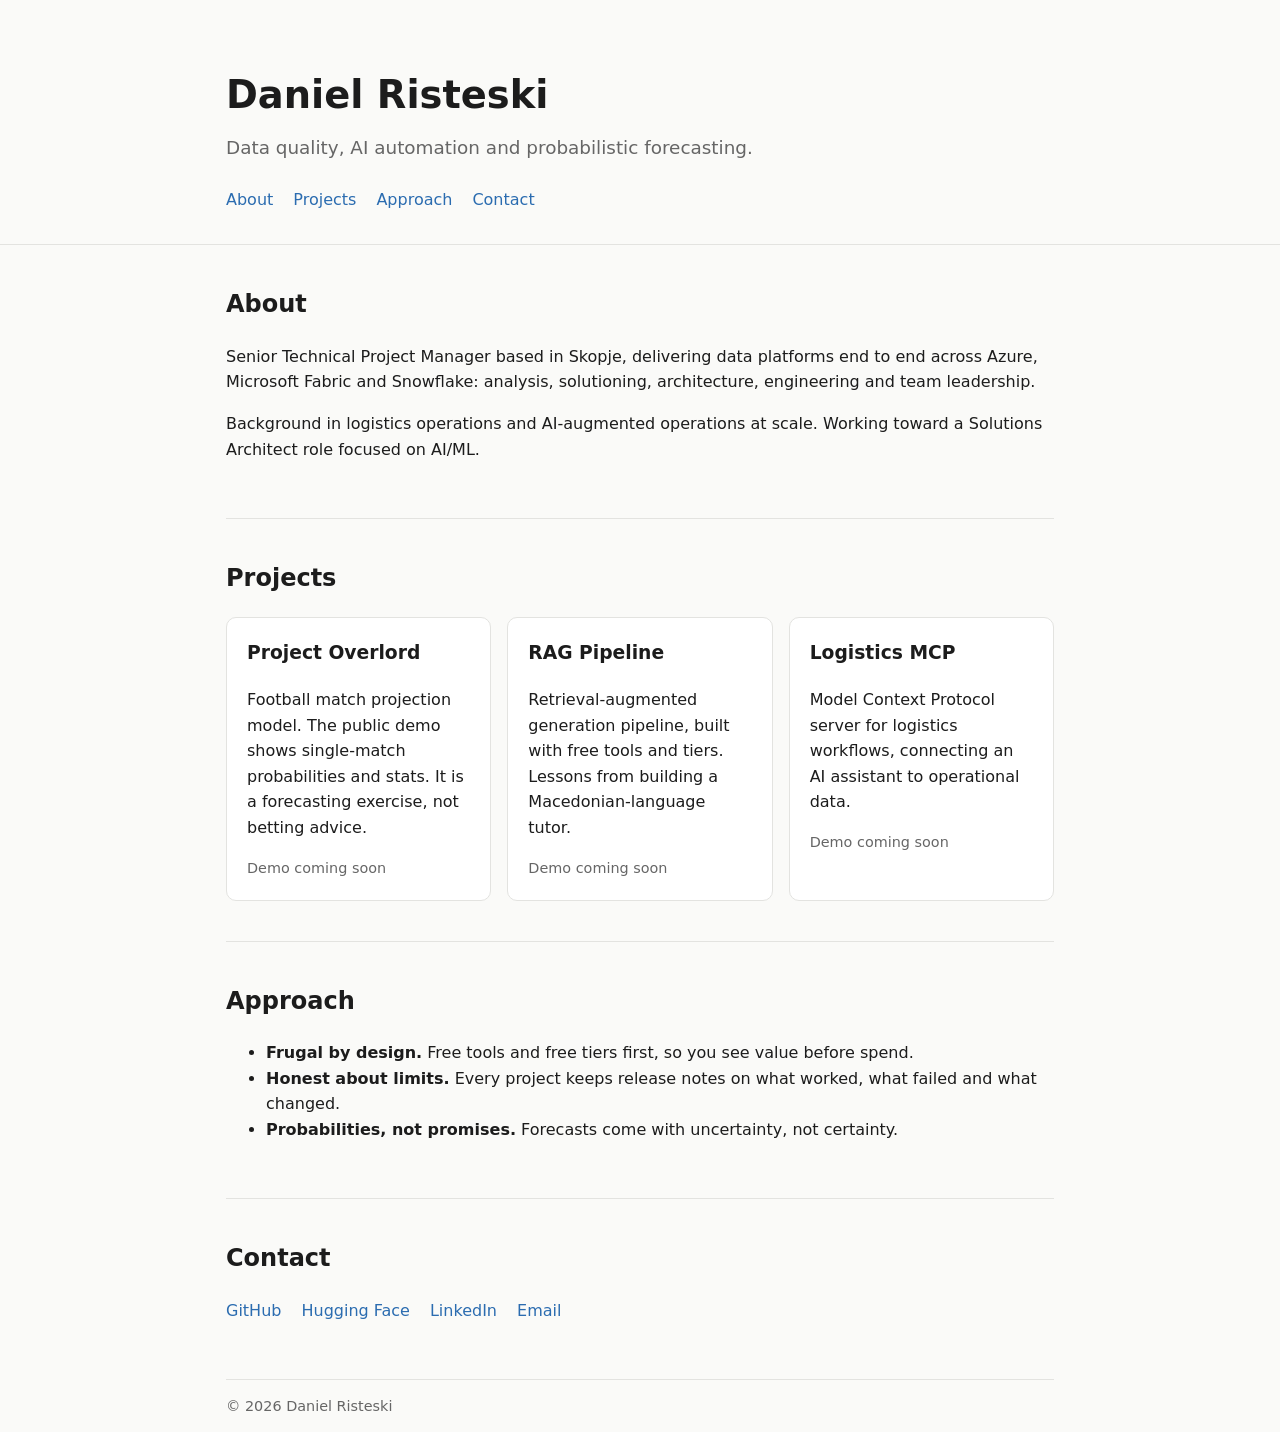
==== index.html @ e8a9d555 "Add files via upload" ====
<!doctype html>
<html lang="en">
<head>
  <meta charset="utf-8">
  <meta name="viewport" content="width=device-width, initial-scale=1">
  <title>Daniel Risteski</title>
  <meta name="description" content="Portfolio: data quality, AI automation and probabilistic forecasting">
  <link rel="stylesheet" href="style.css">
</head>
<body>

  <header class="hero">
    <div class="wrap">
      <h1>Daniel Risteski</h1>
      <p class="tagline">Data quality, AI automation and probabilistic forecasting.</p>
      <nav>
        <a href="#about">About</a>
        <a href="#projects">Projects</a>
        <a href="#approach">Approach</a>
        <a href="#contact">Contact</a>
      </nav>
    </div>
  </header>

  <main class="wrap">

    <section id="about">
      <h2>About</h2>
      <p>
        Senior Technical Project Manager based in Skopje, delivering data platforms end to end
        across Azure, Microsoft Fabric and Snowflake: analysis, solutioning, architecture,
        engineering and team leadership.
      </p>
      <p>
        Background in logistics operations and AI-augmented operations at scale. Working toward
        a Solutions Architect role focused on AI/ML.
      </p>
    </section>

    <section id="projects">
      <h2>Projects</h2>
      <div class="cards">

        <article class="card">
          <h3>Project Overlord</h3>
          <p>
            Football match projection model. The public demo shows single-match probabilities
            and stats. It is a forecasting exercise, not betting advice.
          </p>
          <p class="status">Demo coming soon</p>
        </article>

        <article class="card">
          <h3>RAG Pipeline</h3>
          <p>
            Retrieval-augmented generation pipeline, built with free tools and tiers.
            Lessons from building a Macedonian-language tutor.
          </p>
          <p class="status">Demo coming soon</p>
        </article>

        <article class="card">
          <h3>Logistics MCP</h3>
          <p>
            Model Context Protocol server for logistics workflows, connecting an AI assistant
            to operational data.
          </p>
          <p class="status">Demo coming soon</p>
        </article>

      </div>
    </section>

    <section id="approach">
      <h2>Approach</h2>
      <ul>
        <li><strong>Frugal by design.</strong> Free tools and free tiers first, so you see value before spend.</li>
        <li><strong>Honest about limits.</strong> Every project keeps release notes on what worked, what failed and what changed.</li>
        <li><strong>Probabilities, not promises.</strong> Forecasts come with uncertainty, not certainty.</li>
      </ul>
    </section>

    <section id="contact">
      <h2>Contact</h2>
      <ul class="links">
        <li><a href="https://github.com/risteskidaniel">GitHub</a></li>
        <li><a href="https://huggingface.co/risteskidaniel">Hugging Face</a></li>
        <li><a href="#">LinkedIn</a> <!-- TODO: add your LinkedIn URL --></li>
        <li><a href="mailto:you@example.com">Email</a> <!-- TODO: add your email --></li>
      </ul>
    </section>

  </main>

  <footer class="wrap">
    <p>&copy; 2026 Daniel Risteski</p>
  </footer>

</body>
</html>
---- style.css ----
/* Colors in one place: change these to restyle the whole site */
:root {
  --bg: #fafaf8;
  --text: #1c1c1c;
  --muted: #666;
  --accent: #2b6cb0;
  --card: #ffffff;
  --border: #e3e3e0;
}

@media (prefers-color-scheme: dark) {
  :root {
    --bg: #141414;
    --text: #ececec;
    --muted: #a0a0a0;
    --accent: #63b3ed;
    --card: #1e1e1e;
    --border: #2e2e2e;
  }
}

* { box-sizing: border-box; }

body {
  margin: 0;
  font-family: system-ui, -apple-system, "Segoe UI", Roboto, sans-serif;
  line-height: 1.6;
  background: var(--bg);
  color: var(--text);
}

.wrap {
  max-width: 860px;
  margin: 0 auto;
  padding: 0 16px;
}

a { color: var(--accent); text-decoration: none; }
a:hover { text-decoration: underline; }

/* Header */
.hero { padding: 64px 0 32px; border-bottom: 1px solid var(--border); }
.hero h1 { margin: 0; font-size: 2.4rem; }
.tagline { color: var(--muted); font-size: 1.15rem; margin: 8px 0 24px; }
nav { display: flex; flex-wrap: wrap; gap: 20px; }

/* Sections */
section { padding: 40px 0; border-bottom: 1px solid var(--border); }
h2 { margin-top: 0; }

/* Project cards: one column on phones, more on wide screens */
.cards {
  display: grid;
  grid-template-columns: repeat(auto-fit, minmax(240px, 1fr));
  gap: 16px;
}
.card {
  background: var(--card);
  border: 1px solid var(--border);
  border-radius: 10px;
  padding: 20px;
}
.card h3 { margin-top: 0; }
.status { color: var(--muted); font-size: 0.9rem; margin-bottom: 0; }

.links { list-style: none; padding: 0; display: flex; flex-wrap: wrap; gap: 20px; }

footer { padding: 24px 16px; color: var(--muted); font-size: 0.9rem; }
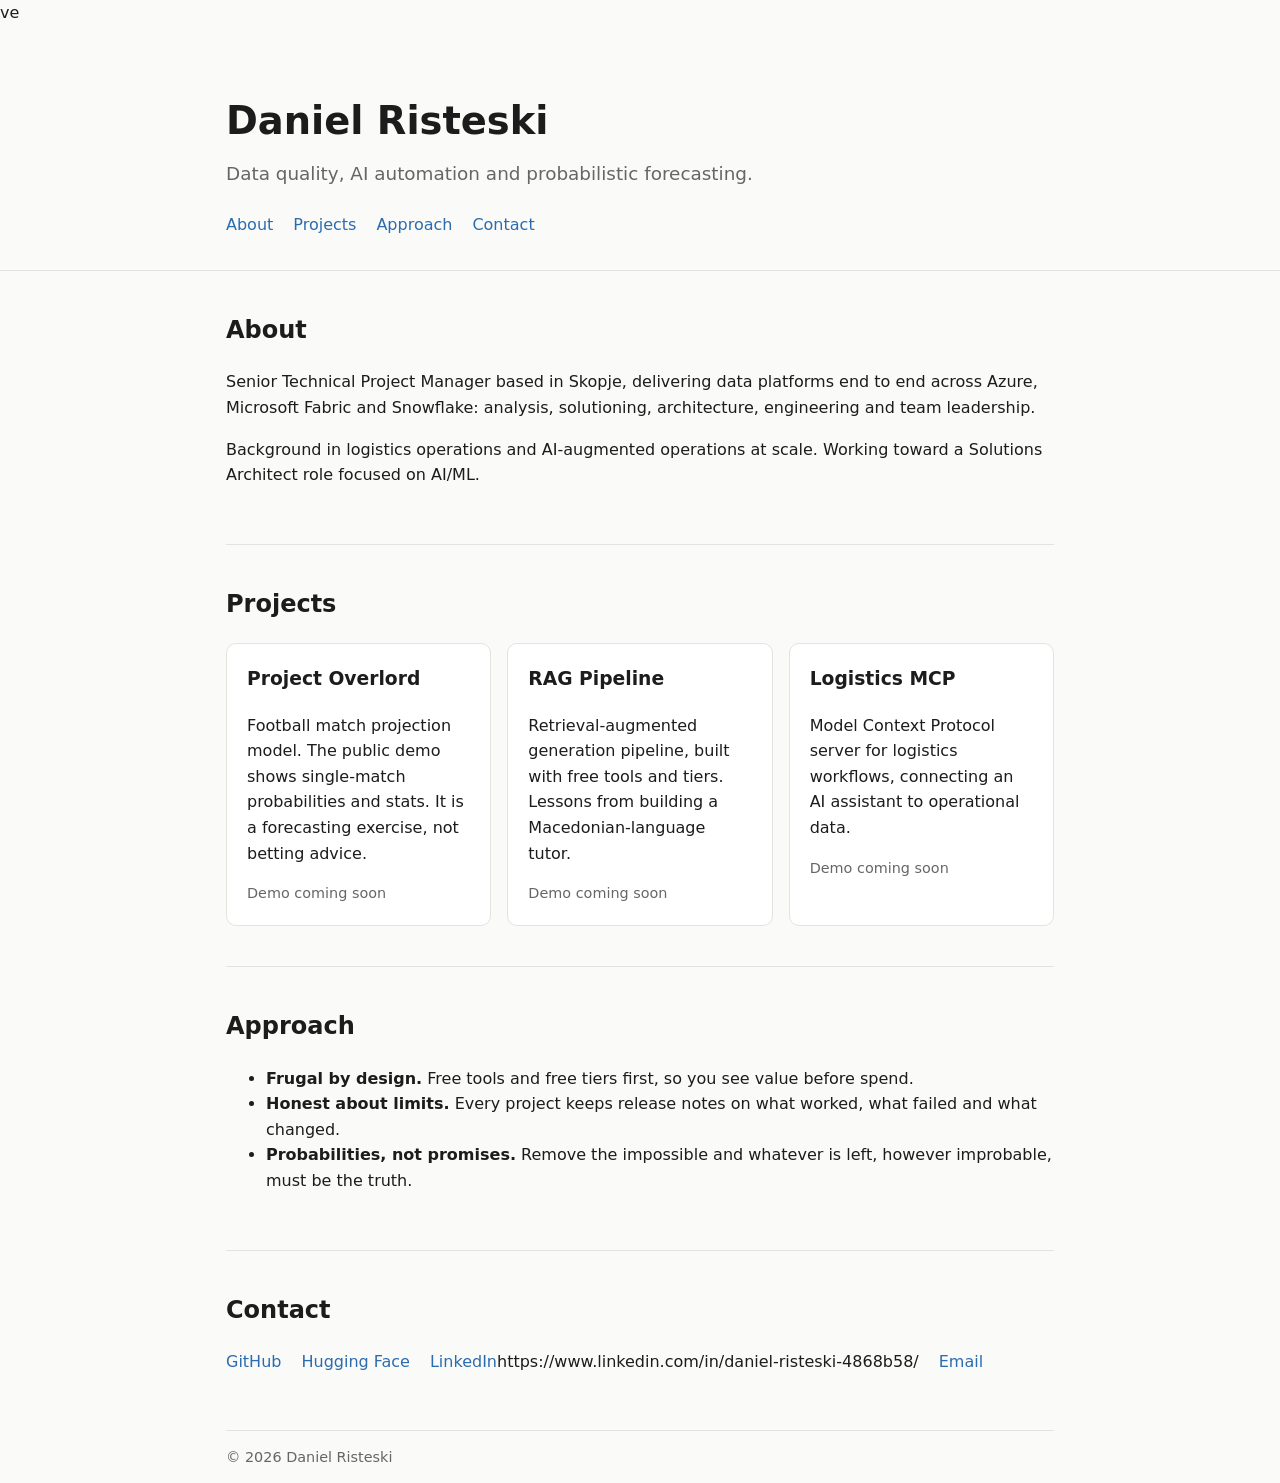
==== commit 4eca1cc8: "Update index.html" ====
--- a/index.html
+++ b/index.html
@@ -1,4 +1,4 @@
-<!doctype html>
+ve<!doctype html>
 <html lang="en">
 <head>
   <meta charset="utf-8">
@@ -76,7 +76,7 @@
       <ul>
         <li><strong>Frugal by design.</strong> Free tools and free tiers first, so you see value before spend.</li>
         <li><strong>Honest about limits.</strong> Every project keeps release notes on what worked, what failed and what changed.</li>
-        <li><strong>Probabilities, not promises.</strong> Forecasts come with uncertainty, not certainty.</li>
+        <li><strong>Probabilities, not promises.</strong> Remove the impossible and whatever is left, however improbable, must be the truth.</li>
       </ul>
     </section>
 
@@ -85,8 +85,8 @@
       <ul class="links">
         <li><a href="https://github.com/risteskidaniel">GitHub</a></li>
         <li><a href="https://huggingface.co/risteskidaniel">Hugging Face</a></li>
-        <li><a href="#">LinkedIn</a> <!-- TODO: add your LinkedIn URL --></li>
-        <li><a href="mailto:you@example.com">Email</a> <!-- TODO: add your email --></li>
+        <li><a href="#">LinkedIn</a>https://www.linkedin.com/in/daniel-risteski-4868b58/</li>
+        <li><a href="mailto:risteskidaneil@gmail.com">Email</a></li>
       </ul>
     </section>
 
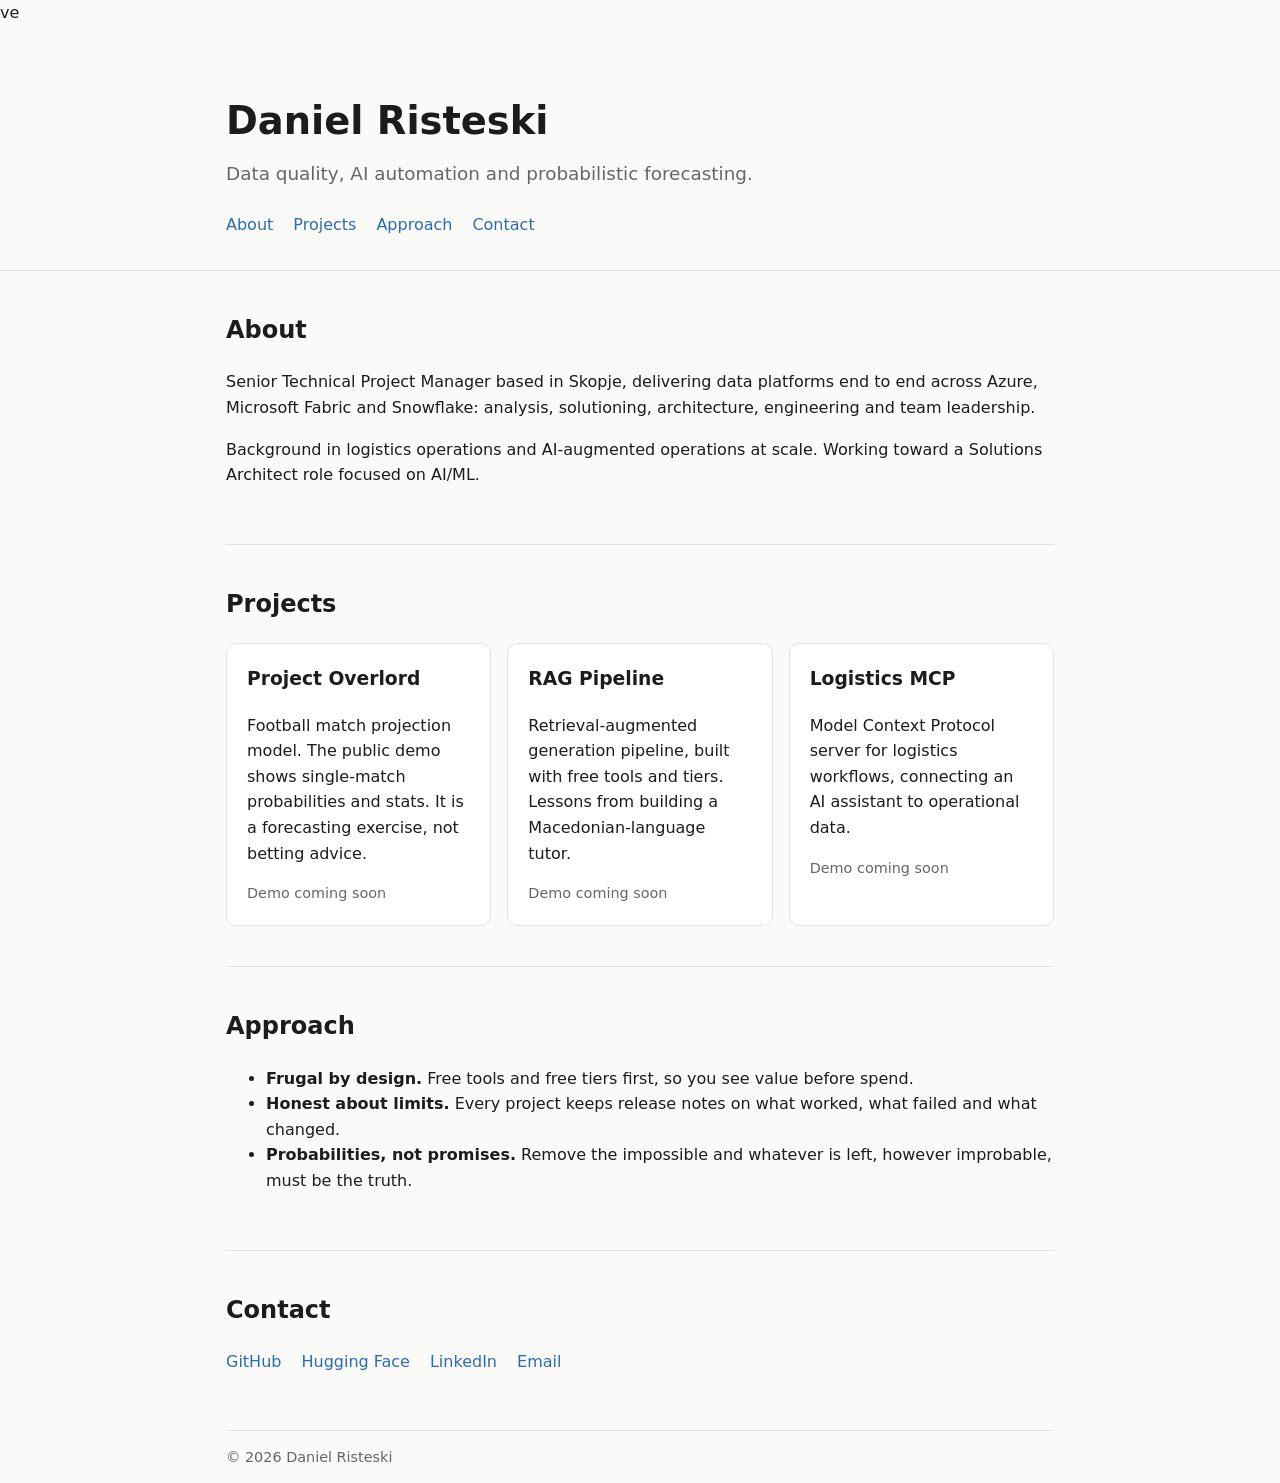
==== commit a4bd8c45: "Update index.html" ====
--- a/index.html
+++ b/index.html
@@ -85,8 +85,8 @@
       <ul class="links">
         <li><a href="https://github.com/risteskidaniel">GitHub</a></li>
         <li><a href="https://huggingface.co/risteskidaniel">Hugging Face</a></li>
-        <li><a href="#">LinkedIn</a>https://www.linkedin.com/in/daniel-risteski-4868b58/</li>
-        <li><a href="mailto:risteskidaneil@gmail.com">Email</a></li>
+        <li><a href="https://www.linkedin.com/in/daniel-risteski-4868b58/">LinkedIn</a></li>
+        <li><a href="mailto:risteskidaniel@gmail.com">Email</a></li>
       </ul>
     </section>
 
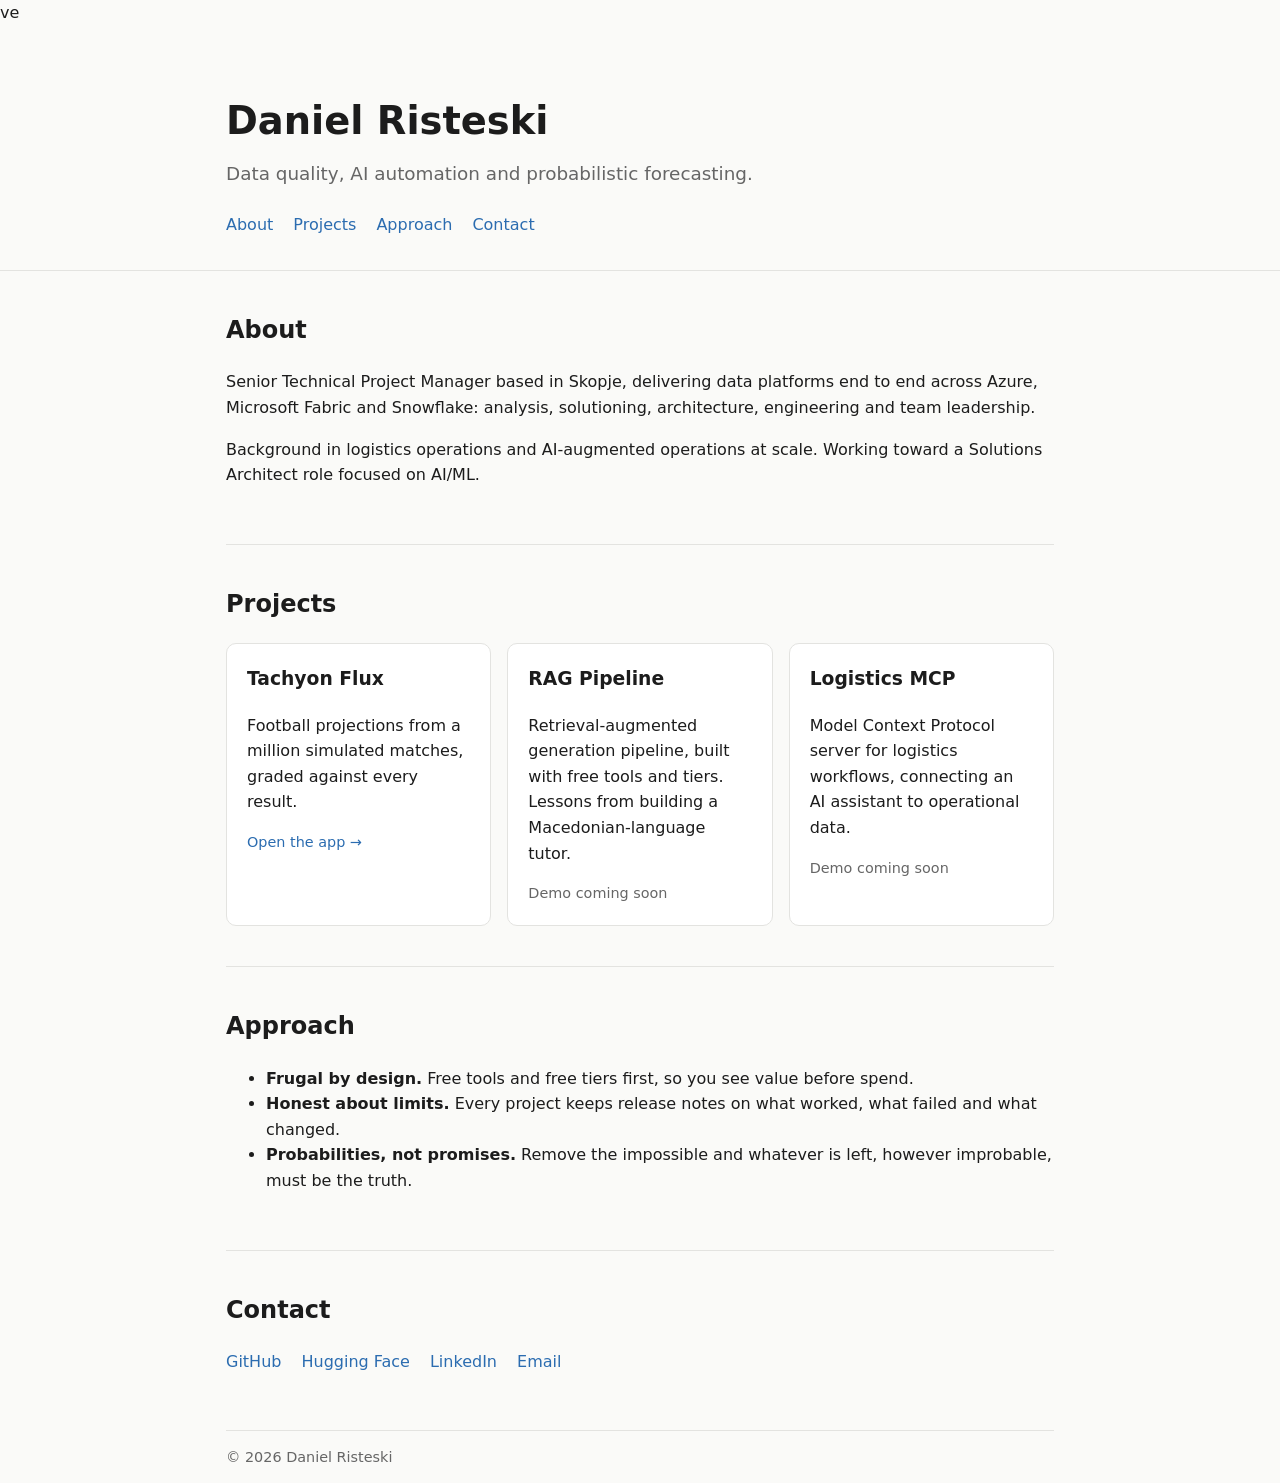
==== commit d069a80b: "Update index.html Changed name of the main project to Tachyon Flux." ====
--- a/index.html
+++ b/index.html
@@ -42,12 +42,9 @@
       <div class="cards">
 
         <article class="card">
-          <h3>Project Overlord</h3>
-          <p>
-            Football match projection model. The public demo shows single-match probabilities
-            and stats. It is a forecasting exercise, not betting advice.
-          </p>
-          <p class="status">Demo coming soon</p>
+          <h3>Tachyon Flux</h3>
+          <p>Football projections from a million simulated matches, graded against every result.</p>
+          <p class="status"><a href="tachyon-flux/">Open the app →</a></p>
         </article>
 
         <article class="card">
@@ -85,7 +82,7 @@
       <ul class="links">
         <li><a href="https://github.com/risteskidaniel">GitHub</a></li>
         <li><a href="https://huggingface.co/risteskidaniel">Hugging Face</a></li>
-        <li><a href="https://www.linkedin.com/in/daniel-risteski-4868b58/">LinkedIn</a></li>
+        <li><a href="https://www.linkedin.com/in/daniel-risteski-4868b58/" target="_blank" rel="noopener noreferrer">LinkedIn</a></li>
         <li><a href="mailto:risteskidaniel@gmail.com">Email</a></li>
       </ul>
     </section>
